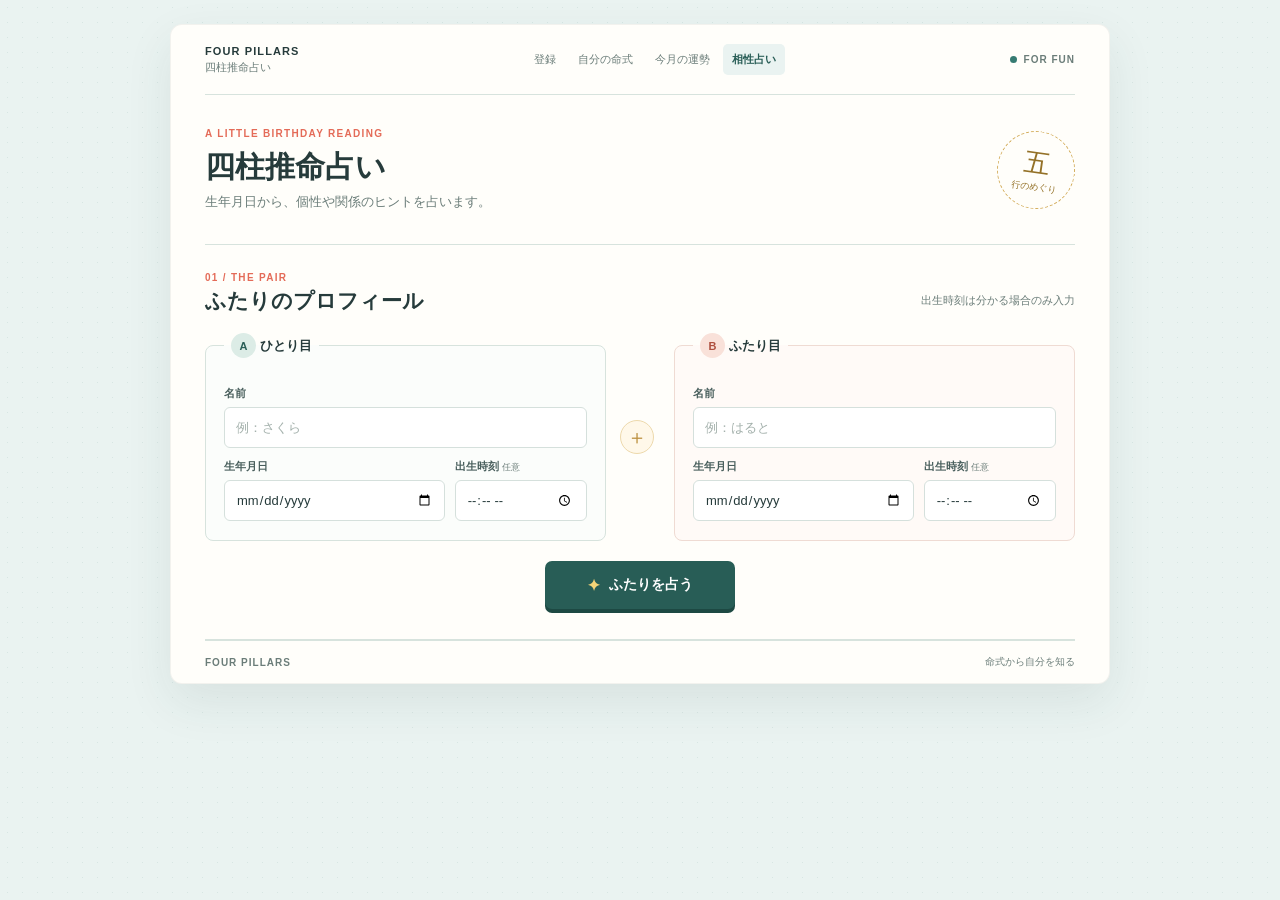
==== index.html @ c55984aa "四柱推命占いアプリを公開" ====
<!DOCTYPE html>
<html lang="ja">
<head>
  <meta charset="UTF-8">
  <meta name="viewport" content="width=device-width, initial-scale=1.0">
  <meta name="theme-color" content="#eaf3f1">
  <title>四柱推命占い</title>
  <link rel="stylesheet" href="style.css">
</head>
<body>
  <main class="app">
    <header class="topbar">
      <a class="brand" href="index.html" aria-label="四柱推命占い トップ">
        <span>FOUR PILLARS<small>四柱推命占い</small></span>
      </a>
      <nav class="site-nav" aria-label="メインナビゲーション">
        <a href="profile.html">登録</a>
        <a href="personal.html">自分の命式</a>
        <a href="monthly.html">今月の運勢</a>
        <a href="index.html" aria-current="page">相性占い</a>
      </nav>
      <span class="mode-label"><span class="mode-dot"></span>FOR FUN</span>
    </header>

    <section class="intro" aria-labelledby="pageTitle">
      <div>
        <p class="eyebrow">A LITTLE BIRTHDAY READING</p>
        <h1 id="pageTitle">四柱推命占い</h1>
        <p class="intro-copy">生年月日から、個性や関係のヒントを占います。</p>
      </div>
      <div class="intro-stamp" aria-hidden="true"><span>五</span><small>行のめぐり</small></div>
    </section>

    <section class="entry-section" aria-labelledby="entryTitle">
      <div class="section-heading">
        <div>
          <p class="eyebrow">01 / THE PAIR</p>
          <h2 id="entryTitle">ふたりのプロフィール</h2>
        </div>
        <p class="section-note">出生時刻は分かる場合のみ入力</p>
      </div>

      <form id="fortuneForm">
        <div class="pair-fields">
          <fieldset class="person-field">
            <legend><span class="person-index">A</span> ひとり目</legend>
            <label for="nameOne">名前</label>
            <input id="nameOne" name="nameOne" type="text" maxlength="20" placeholder="例：さくら" autocomplete="name" required>
            <div class="date-time-fields">
              <div class="input-group">
                <label for="birthdayOne">生年月日</label>
                <input id="birthdayOne" name="birthdayOne" type="date" required>
              </div>
              <div class="input-group time-group">
                <label for="timeOne">出生時刻 <span>任意</span></label>
                <input id="timeOne" name="timeOne" type="time">
              </div>
            </div>
          </fieldset>

          <div class="pair-symbol" aria-hidden="true">＋</div>

          <fieldset class="person-field person-field-second">
            <legend><span class="person-index second-index">B</span> ふたり目</legend>
            <label for="nameTwo">名前</label>
            <input id="nameTwo" name="nameTwo" type="text" maxlength="20" placeholder="例：はると" autocomplete="off" required>
            <div class="date-time-fields">
              <div class="input-group">
                <label for="birthdayTwo">生年月日</label>
                <input id="birthdayTwo" name="birthdayTwo" type="date" required>
              </div>
              <div class="input-group time-group">
                <label for="timeTwo">出生時刻 <span>任意</span></label>
                <input id="timeTwo" name="timeTwo" type="time">
              </div>
            </div>
          </fieldset>
        </div>
        <button class="fortune-button" type="submit"><span aria-hidden="true">✦</span> ふたりを占う</button>
      </form>
    </section>

    <section id="resultSection" class="result-section" aria-labelledby="resultTitle" hidden>
      <div class="result-heading">
        <div>
          <p class="eyebrow">02 / YOUR READING</p>
          <h2 id="resultTitle">ふたりのリーディング</h2>
        </div>
        <button id="clearButton" class="clear-button" type="button" title="入力と結果を消す">クリア</button>
      </div>

      <div class="result-overview">
        <div class="score-block">
          <div id="scoreRing" class="score-ring" role="img" aria-label="相性スコア">
            <div class="score-center">
              <span id="scoreValue" class="score-value">--</span>
              <span class="score-unit">MATCH</span>
            </div>
          </div>
          <p class="score-caption">相性スコア</p>
        </div>

        <div class="reading-copy">
          <p id="elementPair" class="element-pair"></p>
          <h3 id="readingTitle" class="reading-title"></h3>
          <p id="readingMessage" class="reading-message"></p>
        </div>
      </div>

      <div class="profiles-heading"><h3>ふたりの命式メモ</h3><span>日主と柱を見てみよう</span></div>
      <div class="profiles-grid">
        <article class="profile-result profile-a">
          <div class="profile-result-heading"><span class="person-index">A</span><h4 id="outputNameOne"></h4></div>
          <p class="day-master" id="dayMasterOne"></p>
          <p class="profile-reading" id="personalReadingOne"></p>
          <div id="pillarsOne" class="pillar-list"></div>
        </article>
        <article class="profile-result profile-b">
          <div class="profile-result-heading"><span class="person-index second-index">B</span><h4 id="outputNameTwo"></h4></div>
          <p class="day-master" id="dayMasterTwo"></p>
          <p class="profile-reading profile-reading-b" id="personalReadingTwo"></p>
          <div id="pillarsTwo" class="pillar-list"></div>
        </article>
      </div>

      <div class="traits-section">
        <div class="traits-heading"><h3>ふたりの関係バランス</h3><span>3つの視点</span></div>
        <div id="traitsList" class="traits-list"></div>
      </div>
      <p class="disclaimer"><span aria-hidden="true">i</span> 娯楽向けの簡易占いです。節入り日は概算で、出生時刻がない場合は時柱を省略します。結果は人間関係を決めるものではありません。</p>
    </section>

    <footer class="footer"><span>FOUR PILLARS</span><span>命式から自分を知る</span></footer>
  </main>
  <script src="fortune-core.js"></script>
  <script src="script.js"></script>
</body>
</html>
---- style.css ----
/* やさしい緑とコーラルを中心に、画面の色をまとめます。 */
:root {
  --ink: #263b3b;
  --muted: #6b7d79;
  --line: #d7e3dd;
  --paper: #fffefa;
  --wash: #eaf3f1;
  --teal: #367b72;
  --teal-dark: #285d56;
  --coral: #e46b58;
  --coral-light: #fff0eb;
  --yellow: #e6bc62;
  --blue: #7898aa;
}

* {
  box-sizing: border-box;
}

body {
  margin: 0;
  min-height: 100vh;
  padding: 24px 0;
  color: var(--ink);
  background-color: var(--wash);
  background-image: radial-gradient(rgba(54, 123, 114, 0.1) 0.7px, transparent 0.7px);
  background-size: 15px 15px;
  font-family: "Avenir Next", "Hiragino Kaku Gothic ProN", "Yu Gothic", sans-serif;
}

button,
input {
  font: inherit;
}

.app {
  width: min(940px, 94vw);
  margin: 0 auto;
  padding: 0 34px;
  border: 1px solid rgba(38, 59, 59, 0.06);
  border-radius: 12px;
  background: var(--paper);
  box-shadow: 0 18px 48px rgba(35, 68, 65, 0.09);
}

.topbar,
.brand,
.section-heading,
.result-heading,
.result-overview,
.profiles-heading,
.profile-result-heading,
.traits-heading,
.footer {
  display: flex;
  align-items: center;
}

.topbar {
  min-height: 70px;
  justify-content: space-between;
  border-bottom: 1px solid var(--line);
}

.site-nav {
  display: flex;
  align-items: center;
  gap: 4px;
}

.site-nav a {
  padding: 8px 9px;
  border-radius: 5px;
  color: var(--muted);
  font-size: 11px;
  text-decoration: none;
  white-space: nowrap;
}

.site-nav a:hover,
.site-nav a[aria-current="page"] {
  background: #eaf3f1;
  color: var(--teal-dark);
}

.site-nav a[aria-current="page"] {
  font-weight: 800;
}

.brand {
  gap: 10px;
  color: var(--ink);
  font-size: 11px;
  font-weight: 800;
  letter-spacing: 0.1em;
  text-decoration: none;
}

.brand small {
  display: block;
  margin-top: 3px;
  color: var(--muted);
  font-size: 11px;
  font-weight: 500;
  letter-spacing: 0;
}

.brand-mark {
  display: grid;
  width: 35px;
  aspect-ratio: 1;
  place-items: center;
  border-radius: 50%;
  background: var(--coral-light);
  color: var(--coral);
  font-family: "Yu Mincho", "Hiragino Mincho ProN", serif;
  font-size: 18px;
}

.mode-label {
  display: flex;
  align-items: center;
  gap: 7px;
  color: var(--muted);
  font-size: 10px;
  font-weight: 800;
  letter-spacing: 0.1em;
}

.mode-dot {
  width: 7px;
  aspect-ratio: 1;
  border-radius: 50%;
  background: var(--teal);
}

.intro {
  display: flex;
  min-height: 150px;
  align-items: center;
  justify-content: space-between;
  gap: 20px;
  border-bottom: 1px solid var(--line);
}

.eyebrow {
  margin: 0 0 8px;
  color: var(--coral);
  font-size: 10px;
  font-weight: 800;
  letter-spacing: 0.13em;
}

h1,
h2,
h3,
p {
  margin-top: 0;
}

h1 {
  margin-bottom: 5px;
  font-family: "Yu Mincho", "Hiragino Mincho ProN", serif;
  font-size: 30px;
  font-weight: 600;
}

.intro-copy {
  margin: 0;
  color: var(--muted);
  font-size: 13px;
}

.intro-stamp {
  display: flex;
  width: 78px;
  aspect-ratio: 1;
  align-items: center;
  justify-content: center;
  flex-direction: column;
  border: 1px dashed #d4ae5e;
  border-radius: 50%;
  transform: rotate(8deg);
  color: #947127;
}

.intro-stamp span {
  font-family: "Yu Mincho", "Hiragino Mincho ProN", serif;
  font-size: 26px;
}

.intro-stamp small {
  font-size: 9px;
}

.entry-section {
  padding: 27px 0 30px;
  border-bottom: 1px solid var(--line);
}

.section-heading,
.result-heading {
  justify-content: space-between;
  gap: 16px;
  margin-bottom: 18px;
}

.section-heading .eyebrow,
.result-heading .eyebrow {
  margin-bottom: 4px;
}

.section-heading h2,
.result-heading h2 {
  margin: 0;
  font-family: "Yu Mincho", "Hiragino Mincho ProN", serif;
  font-size: 21px;
  font-weight: 600;
}

.section-note {
  margin: 14px 0 0;
  color: var(--muted);
  font-size: 11px;
}

.pair-fields {
  display: grid;
  grid-template-columns: minmax(0, 1fr) 40px minmax(0, 1fr);
  align-items: stretch;
  gap: 14px;
}

.person-field {
  min-width: 0;
  margin: 0;
  padding: 17px 18px 19px;
  border: 1px solid var(--line);
  border-radius: 8px;
  background: #fbfdfb;
}

.person-field-second {
  background: #fffaf7;
  border-color: #efdbd3;
}

.person-field legend {
  padding: 0 7px;
  color: var(--ink);
  font-size: 13px;
  font-weight: 700;
}

.person-index {
  display: inline-grid;
  width: 25px;
  aspect-ratio: 1;
  place-items: center;
  border-radius: 50%;
  background: #dcece6;
  color: var(--teal-dark);
  font-size: 11px;
  font-weight: 800;
}

.second-index {
  background: #f9e1d9;
  color: #ae4f3e;
}

.person-field > label,
.input-group label {
  display: block;
  margin: 11px 0 6px;
  color: #485e5c;
  font-size: 11px;
  font-weight: 700;
}

.person-field input {
  width: 100%;
  min-width: 0;
  height: 41px;
  padding: 0 11px;
  border: 1px solid #d5e0dc;
  border-radius: 6px;
  background: white;
  color: var(--ink);
  font-size: 13px;
}

.person-field input::placeholder {
  color: #a4b1ac;
}

.person-field input:focus {
  outline: 2px solid rgba(54, 123, 114, 0.45);
  outline-offset: 1px;
}

.date-time-fields {
  display: grid;
  grid-template-columns: minmax(0, 1.25fr) minmax(0, 0.75fr);
  gap: 10px;
}

.input-group {
  min-width: 0;
}

.input-group label span {
  color: var(--muted);
  font-size: 9px;
  font-weight: 500;
}

.pair-symbol {
  display: grid;
  align-self: center;
  width: 34px;
  aspect-ratio: 1;
  place-items: center;
  border: 1px solid #edd9ac;
  border-radius: 50%;
  background: #fff8e9;
  color: #bd9141;
  font-size: 20px;
}

.fortune-button {
  display: flex;
  min-width: 190px;
  min-height: 48px;
  align-items: center;
  justify-content: center;
  gap: 9px;
  margin: 20px auto 0;
  padding: 0 25px;
  border: 0;
  border-radius: 7px;
  background: var(--teal-dark);
  box-shadow: 0 4px 0 #1d4943;
  color: white;
  font-size: 14px;
  font-weight: 800;
  cursor: pointer;
  transition: transform 150ms ease, box-shadow 150ms ease, background-color 150ms ease;
}

.fortune-button span {
  color: #f5d477;
  font-size: 16px;
}

.fortune-button:hover {
  transform: translateY(2px);
  background: #32766c;
  box-shadow: 0 2px 0 #1d4943;
}

.fortune-button:focus-visible,
.clear-button:focus-visible {
  outline: 3px solid rgba(228, 107, 88, 0.45);
  outline-offset: 3px;
}

.result-section {
  padding: 28px 0 30px;
  animation: rise-in 360ms ease both;
}

.result-section[hidden] {
  display: none;
}

.result-heading {
  margin-bottom: 17px;
}

.clear-button {
  padding: 7px 12px;
  border: 1px solid var(--line);
  border-radius: 5px;
  background: white;
  color: var(--muted);
  font-size: 11px;
  cursor: pointer;
}

.clear-button:hover {
  border-color: var(--coral);
  color: #a8493a;
}

.result-overview {
  gap: 28px;
  padding: 22px 25px;
  border: 1px solid #f0dfc5;
  border-radius: 8px;
  background: linear-gradient(110deg, #fff8eb 0%, #fff4f0 100%);
}

.score-block {
  flex: 0 0 auto;
  text-align: center;
}

.score-ring {
  display: grid;
  width: 142px;
  aspect-ratio: 1;
  place-items: center;
  border-radius: 50%;
  background: conic-gradient(var(--coral) var(--score-angle, 0deg), #e8ded1 0deg);
  transform: rotate(-90deg);
}

.score-center {
  display: flex;
  width: 116px;
  aspect-ratio: 1;
  align-items: center;
  justify-content: center;
  flex-direction: column;
  border-radius: 50%;
  background: var(--paper);
  transform: rotate(90deg);
}

.score-value {
  color: var(--teal-dark);
  font-family: "Yu Mincho", "Hiragino Mincho ProN", serif;
  font-size: 39px;
  line-height: 1;
}

.score-unit {
  margin-top: 5px;
  color: var(--muted);
  font-size: 8px;
  font-weight: 800;
  letter-spacing: 0.15em;
}

.score-caption {
  margin: 9px 0 0;
  color: var(--muted);
  font-size: 11px;
  font-weight: 700;
}

.reading-copy {
  min-width: 0;
}

.element-pair {
  margin-bottom: 8px;
  color: #976e28;
  font-size: 11px;
  font-weight: 800;
}

.reading-title {
  margin: 0 0 9px;
  font-family: "Yu Mincho", "Hiragino Mincho ProN", serif;
  font-size: 22px;
  font-weight: 600;
  line-height: 1.5;
}

.reading-message {
  max-width: 560px;
  margin: 0;
  color: #5e6d67;
  font-size: 13px;
  line-height: 1.85;
}

.profiles-heading,
.traits-heading {
  justify-content: space-between;
  gap: 12px;
  margin: 23px 0 10px;
}

.profiles-heading h3,
.traits-heading h3 {
  margin: 0;
  font-size: 13px;
  font-weight: 800;
}

.profiles-heading > span,
.traits-heading > span {
  color: var(--muted);
  font-size: 10px;
}

.profiles-grid {
  display: grid;
  grid-template-columns: repeat(2, minmax(0, 1fr));
  gap: 12px;
}

.profile-result {
  min-width: 0;
  padding: 13px 15px 14px;
  border: 1px solid var(--line);
  border-radius: 7px;
  background: #fbfdfb;
}

.profile-b {
  border-color: #efdbd3;
  background: #fffaf7;
}

.profile-result-heading {
  gap: 8px;
}

.profile-result-heading h4 {
  min-width: 0;
  overflow: hidden;
  margin: 0;
  font-size: 13px;
  text-overflow: ellipsis;
  white-space: nowrap;
}

.day-master {
  margin: 10px 0 9px;
  color: var(--muted);
  font-size: 11px;
}

.day-master strong {
  color: var(--teal-dark);
  font-size: 13px;
}

.profile-reading {
  margin: 0 0 11px;
  padding-left: 9px;
  border-left: 2px solid var(--teal);
  color: #536a64;
  font-size: 11px;
  line-height: 1.75;
}

.profile-reading-b {
  border-left-color: var(--coral);
}

.page-content {
  padding: 30px 0 34px;
}

.profile-form {
  padding: 20px;
  border: 1px solid var(--line);
  border-radius: 8px;
  background: #fbfdfb;
}

.profile-form-grid {
  display: grid;
  grid-template-columns: 1fr 1fr 0.7fr;
  gap: 14px;
}

.profile-form .input-group label {
  margin-top: 0;
}

.profile-form input {
  width: 100%;
  height: 42px;
  padding: 0 11px;
  border: 1px solid #d5e0dc;
  border-radius: 6px;
  background: white;
  color: var(--ink);
  font-size: 13px;
}

.profile-form input:focus {
  outline: 2px solid rgba(54, 123, 114, 0.45);
  outline-offset: 1px;
}

.profile-actions {
  display: flex;
  align-items: center;
  justify-content: center;
  gap: 12px;
  margin-top: 20px;
}

.profile-save-button {
  margin: 0;
}

.save-message {
  min-height: 22px;
  margin: 12px 0 0;
  color: var(--teal-dark);
  font-size: 12px;
  text-align: center;
}

.privacy-note {
  display: flex;
  align-items: flex-start;
  gap: 10px;
  margin-top: 19px;
  color: var(--muted);
}

.privacy-note p {
  margin: 0;
  font-size: 11px;
  line-height: 1.8;
}

.empty-state-page {
  padding: 52px 15px 57px;
  text-align: center;
}

.empty-state-page[hidden],
.page-content[hidden] {
  display: none;
}

.empty-sparkle {
  display: block;
  margin-bottom: 13px;
  color: var(--coral);
  font-size: 27px;
}

.empty-state-page h2 {
  margin: 0 0 8px;
  font-family: "Yu Mincho", "Hiragino Mincho ProN", serif;
  font-size: 20px;
  font-weight: 600;
}

.empty-state-page p {
  margin: 0 0 19px;
  color: var(--muted);
  font-size: 12px;
}

.link-button {
  display: inline-flex;
  align-items: center;
  text-decoration: none;
}

.personal-summary {
  padding: 22px 24px;
  border-left: 4px solid var(--teal);
  background: #eef5f2;
}

.personal-summary .eyebrow {
  margin-bottom: 5px;
}

.personal-summary h2 {
  margin: 0 0 3px;
  font-family: "Yu Mincho", "Hiragino Mincho ProN", serif;
  font-size: 25px;
  font-weight: 600;
}

.muted-copy {
  margin: 0;
  color: var(--muted);
  font-size: 11px;
}

.personal-day-master {
  margin: 13px 0 7px;
  color: var(--teal-dark);
  font-weight: 800;
}

.personal-reading {
  max-width: 700px;
  margin-bottom: 0;
  font-size: 12px;
}

.personal-pillars {
  display: grid;
  grid-template-columns: repeat(4, minmax(0, 1fr));
  gap: 10px;
}

.personal-pillar {
  display: grid;
  min-height: 105px;
  align-content: center;
  justify-items: center;
  gap: 5px;
  border: 1px solid var(--line);
  border-radius: 7px;
  background: white;
}

.personal-pillar-label {
  color: var(--muted);
  font-size: 10px;
}

.personal-pillar strong {
  color: var(--teal-dark);
  font-family: "Yu Mincho", "Hiragino Mincho ProN", serif;
  font-size: 24px;
}

.personal-pillar small {
  color: var(--muted);
  font-size: 10px;
}

.element-balance {
  display: grid;
  gap: 10px;
}

.balance-row {
  display: grid;
  grid-template-columns: 34px minmax(0, 1fr) 24px;
  align-items: center;
  gap: 10px;
}

.balance-label,
.balance-count {
  color: var(--muted);
  font-size: 11px;
  text-align: center;
}

.balance-label {
  font-weight: 800;
}

.balance-track {
  height: 8px;
  overflow: hidden;
  border-radius: 99px;
  background: #e8eeea;
}

.balance-fill {
  display: block;
  height: 100%;
  border-radius: inherit;
  background: var(--teal);
}

.element-木 { color: #43856a; background-color: #43856a; }
.element-火 { color: #cf6651; background-color: #cf6651; }
.element-土 { color: #c4933d; background-color: #c4933d; }
.element-金 { color: #758590; background-color: #758590; }
.element-水 { color: #5e87a1; background-color: #5e87a1; }

.month-overview {
  padding: 25px 26px 26px;
  border: 1px solid #efdfbf;
  border-radius: 8px;
  background: linear-gradient(110deg, #fff8e9 0%, #fff4f0 100%);
}

.month-overview .eyebrow {
  margin-bottom: 5px;
}

.month-overview h2 {
  margin: 0 0 10px;
  font-family: "Yu Mincho", "Hiragino Mincho ProN", serif;
  font-size: 27px;
  font-weight: 600;
}

.month-pillar {
  display: inline-block;
  margin: 0 0 22px;
  padding: 6px 10px;
  border-radius: 4px;
  background: white;
  color: #8c6a2b;
  font-size: 11px;
  font-weight: 700;
}

.month-fortune-title {
  margin: 0 0 8px;
  color: var(--teal-dark);
  font-family: "Yu Mincho", "Hiragino Mincho ProN", serif;
  font-size: 21px;
  font-weight: 600;
}

.month-fortune-message,
.advice-section p:last-child {
  max-width: 700px;
  margin: 0;
  color: #536a64;
  font-size: 13px;
  line-height: 1.9;
}

.advice-section {
  margin-top: 22px;
  padding: 18px 20px;
  border-left: 3px solid var(--coral);
  background: #fff7f3;
}

.advice-section .eyebrow {
  margin-bottom: 5px;
}

.advice-section h3 {
  margin: 0 0 6px;
  font-size: 13px;
}

.page-content > .disclaimer {
  margin-top: 20px;
}

.pillar-list {
  display: flex;
  flex-wrap: wrap;
  gap: 6px;
}

.pillar-chip {
  display: inline-flex;
  gap: 5px;
  padding: 5px 7px;
  border: 1px solid var(--line);
  border-radius: 4px;
  background: white;
  color: var(--ink);
  font-size: 10px;
}

.pillar-chip small {
  color: var(--muted);
  font-size: 9px;
}

.traits-section {
  margin-top: 21px;
}

.traits-heading {
  margin: 0 0 10px;
}

.traits-list {
  display: grid;
  grid-template-columns: repeat(3, minmax(0, 1fr));
  gap: 10px;
}

.trait-item {
  min-width: 0;
  padding: 12px;
  border-top: 2px solid var(--teal);
  background: #f4f8f6;
}

.trait-item:nth-child(2) {
  border-top-color: var(--coral);
  background: #fff7f3;
}

.trait-item:nth-child(3) {
  border-top-color: #d0a546;
  background: #fffaf0;
}

.trait-label {
  display: flex;
  justify-content: space-between;
  gap: 6px;
  margin-bottom: 10px;
  font-size: 11px;
  font-weight: 700;
}

.trait-label strong {
  color: var(--teal-dark);
  font-size: 11px;
}

.trait-track {
  height: 5px;
  overflow: hidden;
  border-radius: 99px;
  background: #dbe5e0;
}

.trait-fill {
  display: block;
  height: 100%;
  border-radius: inherit;
  background: var(--teal);
  transition: width 420ms ease;
}

.trait-item:nth-child(2) .trait-fill {
  background: var(--coral);
}

.trait-item:nth-child(3) .trait-fill {
  background: #d0a546;
}

.disclaimer {
  display: flex;
  align-items: flex-start;
  gap: 8px;
  margin: 17px 0 0;
  color: var(--muted);
  font-size: 10px;
  line-height: 1.7;
}

.disclaimer span {
  display: grid;
  flex: 0 0 auto;
  width: 15px;
  aspect-ratio: 1;
  place-items: center;
  border: 1px solid #9aada5;
  border-radius: 50%;
  font-family: serif;
  font-size: 10px;
}

.footer {
  min-height: 43px;
  justify-content: space-between;
  border-top: 1px solid var(--line);
  color: var(--muted);
  font-size: 10px;
}

.footer span:first-child {
  font-weight: 800;
  letter-spacing: 0.1em;
}

@keyframes rise-in {
  from { opacity: 0; transform: translateY(6px); }
  to { opacity: 1; transform: translateY(0); }
}

@media (max-width: 700px) {
  body {
    padding: 0;
  }

  .app {
    width: 100%;
    min-height: 100vh;
    padding: 0 19px;
    border: 0;
    border-radius: 0;
  }

  .topbar {
    min-height: 0;
    flex-wrap: wrap;
    gap: 9px;
    padding: 12px 0 8px;
  }

  .site-nav {
    order: 3;
    width: 100%;
    justify-content: space-between;
    gap: 0;
    overflow-x: auto;
  }

  .site-nav a {
    padding: 7px 6px;
    font-size: 10px;
  }

  .mode-label {
    margin-left: auto;
  }

  .intro {
    min-height: 130px;
  }

  h1 {
    font-size: 26px;
  }

  .pair-fields {
    grid-template-columns: minmax(0, 1fr) 30px minmax(0, 1fr);
    gap: 7px;
  }

  .person-field {
    padding: 13px 11px 14px;
  }

  .person-field legend {
    padding: 0 3px;
    font-size: 11px;
  }

  .person-field input {
    height: 39px;
    padding: 0 8px;
    font-size: 12px;
  }

  .date-time-fields {
    grid-template-columns: 1fr;
    gap: 1px;
  }

  .person-field > label,
  .input-group label {
    margin-top: 9px;
    font-size: 10px;
  }

  .pair-symbol {
    width: 28px;
    font-size: 17px;
  }

  .result-overview {
    gap: 17px;
    padding: 18px 14px;
  }

  .profile-form-grid {
    grid-template-columns: 1fr 1fr;
  }

  .profile-form-grid .input-group:first-child {
    grid-column: 1 / -1;
  }

  .personal-pillars {
    grid-template-columns: repeat(2, minmax(0, 1fr));
  }

  .score-ring {
    width: 112px;
  }

  .score-center {
    width: 91px;
  }

  .score-value {
    font-size: 32px;
  }

  .reading-title {
    font-size: 18px;
  }

  .reading-message {
    font-size: 12px;
  }
}

@media (max-width: 390px) {
  .app {
    padding: 0 13px;
  }

  .pair-fields {
    grid-template-columns: minmax(0, 1fr) 22px minmax(0, 1fr);
    gap: 5px;
  }

  .person-field {
    padding: 12px 8px;
  }

  .person-field input {
    padding: 0 6px;
    font-size: 11px;
  }

  .result-overview {
    align-items: flex-start;
    flex-direction: column;
  }

  .score-block {
    display: flex;
    align-items: center;
    gap: 12px;
  }

  .score-ring {
    width: 90px;
  }

  .score-center {
    width: 72px;
  }

  .score-value {
    font-size: 27px;
  }

  .score-caption {
    margin: 0;
  }

  .traits-list {
    grid-template-columns: 1fr;
  }

  .profile-form {
    padding: 14px;
  }

  .profile-actions {
    flex-wrap: wrap;
  }

  .trait-item {
    padding: 10px 12px;
  }
}

@media (prefers-reduced-motion: reduce) {
  *, *::before, *::after {
    animation-duration: 0.01ms !important;
    transition-duration: 0.01ms !important;
  }
}
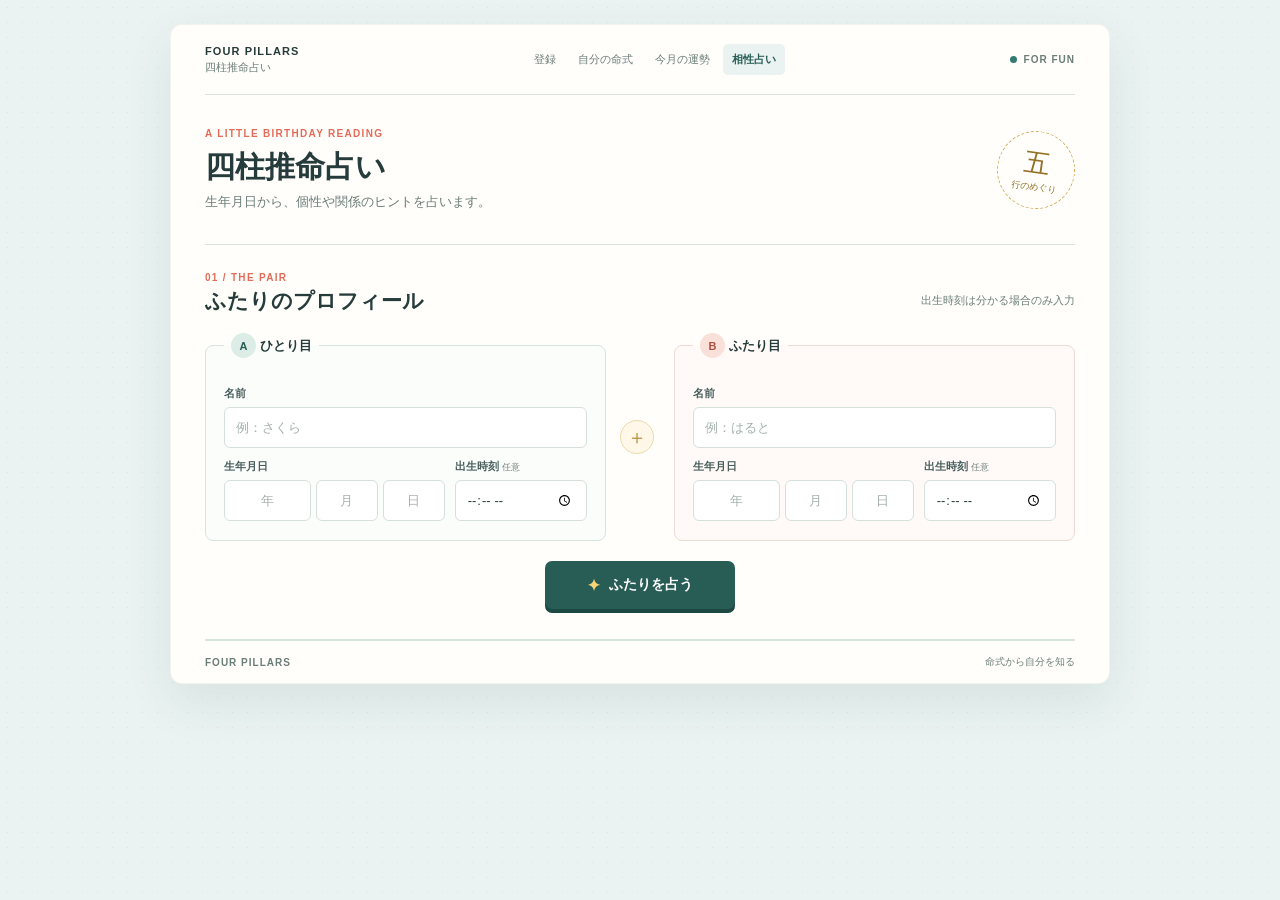
==== commit 7d4f62f4: "生年月日を年・月・日の選択欄にし、登録した内容を表示する" ====
--- a/index.html
+++ b/index.html
@@ -5,7 +5,7 @@
   <meta name="viewport" content="width=device-width, initial-scale=1.0">
   <meta name="theme-color" content="#eaf3f1">
   <title>四柱推命占い</title>
-  <link rel="stylesheet" href="style.css">
+  <link rel="stylesheet" href="style.css?v=2026111901">
 </head>
 <body>
   <main class="app">
@@ -48,8 +48,9 @@
             <input id="nameOne" name="nameOne" type="text" maxlength="20" placeholder="例：さくら" autocomplete="name" required>
             <div class="date-time-fields">
               <div class="input-group">
-                <label for="birthdayOne">生年月日</label>
-                <input id="birthdayOne" name="birthdayOne" type="date" required>
+                <label for="birthdayOneYear">生年月日</label>
+                <!-- 年・月・日の選択欄は、JavaScript（fortune-core.js）がここに作ります -->
+                <input id="birthdayOne" name="birthdayOne" type="hidden" data-date-select>
               </div>
               <div class="input-group time-group">
                 <label for="timeOne">出生時刻 <span>任意</span></label>
@@ -66,8 +67,9 @@
             <input id="nameTwo" name="nameTwo" type="text" maxlength="20" placeholder="例：はると" autocomplete="off" required>
             <div class="date-time-fields">
               <div class="input-group">
-                <label for="birthdayTwo">生年月日</label>
-                <input id="birthdayTwo" name="birthdayTwo" type="date" required>
+                <label for="birthdayTwoYear">生年月日</label>
+                <!-- 年・月・日の選択欄は、JavaScript（fortune-core.js）がここに作ります -->
+                <input id="birthdayTwo" name="birthdayTwo" type="hidden" data-date-select>
               </div>
               <div class="input-group time-group">
                 <label for="timeTwo">出生時刻 <span>任意</span></label>
@@ -127,12 +129,17 @@
         <div class="traits-heading"><h3>ふたりの関係バランス</h3><span>3つの視点</span></div>
         <div id="traitsList" class="traits-list"></div>
       </div>
+
+      <div class="details-section">
+        <div class="traits-heading"><h3>もう少しくわしく</h3><span>ふたりの関係のヒント</span></div>
+        <div id="readingDetails" class="detail-list"></div>
+      </div>
       <p class="disclaimer"><span aria-hidden="true">i</span> 娯楽向けの簡易占いです。節入り日は概算で、出生時刻がない場合は時柱を省略します。結果は人間関係を決めるものではありません。</p>
     </section>
 
     <footer class="footer"><span>FOUR PILLARS</span><span>命式から自分を知る</span></footer>
   </main>
-  <script src="fortune-core.js"></script>
-  <script src="script.js"></script>
+  <script src="fortune-core.js?v=2026111901"></script>
+  <script src="script.js?v=2026111901"></script>
 </body>
 </html>
--- a/style.css
+++ b/style.css
@@ -1155,3 +1155,162 @@
     transition-duration: 0.01ms !important;
   }
 }
+
+/* ===== iPhone の Safari 向けの調整 ===== */
+/* 日付・時刻の欄だけ iPhone 独自の見た目になるので、ほかの欄とそろえる */
+input[type="date"],
+input[type="time"] {
+  -webkit-appearance: none;
+  appearance: none;
+  display: block;
+  text-align: left;
+  line-height: 20px;
+}
+
+input[type="date"]::-webkit-date-and-time-value,
+input[type="time"]::-webkit-date-and-time-value {
+  margin: 0;
+  text-align: left;
+}
+
+/* iPhone は文字が 16px より小さい欄をタップすると画面を拡大するので、スマホでは 16px にする */
+@media (max-width: 700px) {
+  .person-field input,
+  .profile-form input {
+    font-size: 16px;
+  }
+}
+
+/* ===== くわしい読み解き（見出し＋文章のカード） ===== */
+.details-section {
+  margin-top: 21px;
+}
+
+.detail-list {
+  display: grid;
+  grid-template-columns: repeat(2, minmax(0, 1fr));
+  gap: 10px;
+}
+
+.detail-item {
+  padding: 13px 15px;
+  border: 1px solid var(--line);
+  border-left: 3px solid var(--teal);
+  border-radius: 6px;
+  background: #ffffff;
+}
+
+.detail-item h4 {
+  margin: 0 0 5px;
+  color: var(--teal-dark);
+  font-size: 12px;
+  font-weight: 800;
+}
+
+.detail-item p {
+  margin: 0;
+  color: var(--ink);
+  font-size: 12px;
+  line-height: 1.8;
+}
+
+@media (max-width: 700px) {
+  .detail-list {
+    grid-template-columns: 1fr;
+  }
+
+  .detail-item p {
+    font-size: 13px;
+  }
+}
+
+/* ===== 生年月日の「年・月・日」の選択欄 ===== */
+.date-selects {
+  display: grid;
+  grid-template-columns: 1.4fr 1fr 1fr;
+  gap: 5px;
+}
+
+.date-selects select {
+  -webkit-appearance: none;
+  appearance: none;
+  width: 100%;
+  min-width: 0;
+  height: 41px;
+  padding: 0 6px;
+  border: 1px solid #d5e0dc;
+  border-radius: 6px;
+  background: white;
+  color: var(--ink);
+  font: inherit;
+  font-size: 13px;
+  text-align: center;
+  cursor: pointer;
+}
+
+/* まだ選んでいない（「年」「月」「日」のまま）ときは、うすい色にする */
+.date-selects select:invalid {
+  color: #a4b1ac;
+}
+
+.date-selects select:focus {
+  outline: 2px solid rgba(54, 123, 114, 0.45);
+  outline-offset: 1px;
+}
+
+/* ===== 登録している内容 ===== */
+.registered-profile {
+  margin-top: 18px;
+  padding: 16px 18px;
+  border: 1px solid var(--line);
+  border-left: 3px solid var(--teal);
+  border-radius: 8px;
+  background: #ffffff;
+}
+
+.registered-profile h3 {
+  margin: 0 0 10px;
+  color: var(--teal-dark);
+  font-size: 13px;
+}
+
+.registered-list {
+  display: grid;
+  grid-template-columns: repeat(2, minmax(0, 1fr));
+  gap: 10px 18px;
+  margin: 0;
+}
+
+.registered-list dt {
+  color: var(--muted);
+  font-size: 10px;
+}
+
+.registered-list dd {
+  margin: 2px 0 0;
+  color: var(--ink);
+  font-size: 15px;
+  font-weight: 700;
+}
+
+@media (max-width: 700px) {
+  /* スマホでは、ひとり目とふたり目を縦に並べて、入力欄を広くする */
+  .pair-fields {
+    grid-template-columns: 1fr;
+    gap: 10px;
+  }
+
+  .pair-symbol {
+    justify-self: center;
+  }
+
+  /* 登録ページも、スマホでは1行に1項目ずつ並べる */
+  .profile-form-grid {
+    grid-template-columns: 1fr;
+  }
+
+  /* iPhone でタップしても画面が拡大されないよう、16px にする */
+  .date-selects select {
+    font-size: 16px;
+  }
+}
